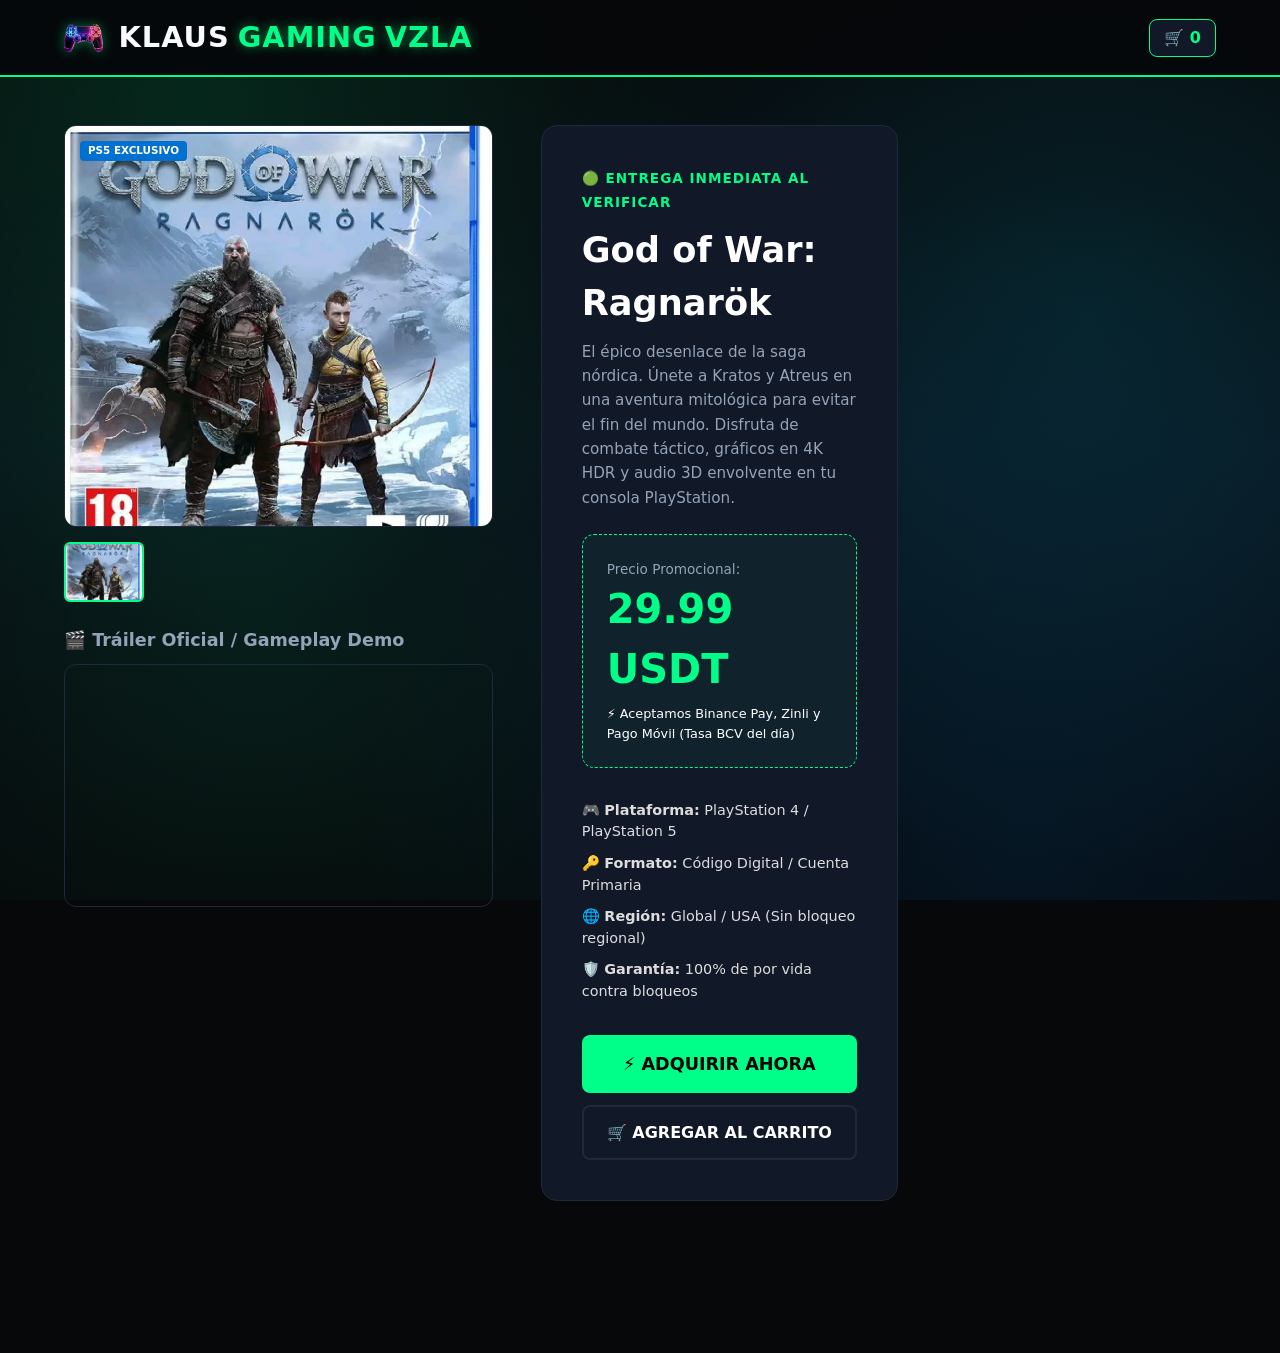
==== producto.html @ 1f2ee372 "Fix HTML encoding issues in producto.html" ====
<!DOCTYPE html>
<html lang="es">
<head>
    <meta charset="UTF-8">
    <meta name="viewport" content="width=device-width, initial-scale=1.0">
    <title>Detalle del Producto - Klaus Gaming Vzla</title>
    <link rel="stylesheet" href="css/style.css">
    <!-- Favicon del control LED con truco anti-caché -->
    <link rel="icon" href="imagenes/favicon2.png" type="image/png">
</head>
<body>

    <!-- CABECERA PARA PRODUCTO, CARRITO Y CHECKOUT -->
    <header class="header-top">
        <div class="nav-container" style="display: flex; align-items: center; justify-content: space-between; gap: 15px; flex-wrap: wrap;">
            
            <!-- LOGO (Al hacerle clic te devuelve al index) -->
            <a href="index.html" class="logo" style="display: flex; align-items: center; text-decoration: none;">
                <img src="imagenes/favicon2.png" alt="Mando Gamer Neón" class="mando-banner" style="height: 28px; margin-right: 8px;">
                KLAUS <span class="neon-text">GAMING</span> <span class="tag-vzla">VZLA</span>
            </a>
            
            <!-- CARRITO -->
            <div style="display: flex; gap: 10px; align-items: center;">
                <a href="carrito.html" class="search-btn" style="text-decoration: none; background: #111827; border: 1px solid var(--neon-green); color: #fff; padding: 6px 14px; border-radius: 8px;">
                    🛒 <span style="color: var(--neon-green); font-weight: 900;" class="cart-counter-badge">0</span>
                </a>
            </div>

        </div>
    </header>

    <!-- CONTENEDOR PRINCIPAL DEL PRODUCTO -->
    <main class="main-container" style="margin-top: 3rem; margin-bottom: 5rem;">
        
        <section class="product-detail-grid" style="display: grid; grid-template-columns: 1.2fr 1fr; gap: 3rem; align-items: start;">
            
            <!-- COLUMNA IZQUIERDA: GALERÍA Y VIDEO DEMO -->
            <div class="media-gallery">
                
                <div class="main-image-box" style="position: relative; border-radius: 12px; overflow: hidden; border: 1px solid var(--border-color); margin-bottom: 15px;">
                    <span id="det-plataforma" class="tag-platform" style="background: #0070d1; color: #fff; position: absolute; top: 15px; left: 15px; z-index: 2;">PS5 EXCLUSIVO</span>
                    <img id="visor-gallery" src="imagenes/playstation/Juegos/ragnarok.jpg" alt="God of War Ragnarök" style="width: 100%; height: 400px; object-fit: cover; display: block;">
                </div>

                <div class="thumbnails-grid" style="display: flex; gap: 10px; margin-bottom: 25px;" id="det-miniaturas">
                    <!-- El JS insertará las miniaturas aquí -->
                </div>

                <h3 style="margin-bottom: 10px; font-size: 1.1rem; color: var(--text-muted);">🎬 Tráiler Oficial / Gameplay Demo</h3>
                <div class="video-responsive" style="position: relative; padding-bottom: 56.25%; height: 0; overflow: hidden; border-radius: 12px; border: 1px solid var(--border-color);">
                    <iframe id="det-video" style="position: absolute; top: 0; left: 0; width: 100%; height: 100%;" src="https://www.youtube.com/embed/hfJ4Km46A-0" title="Tráiler de Gameplay" frameborder="0" allowfullscreen></iframe>
                </div>

            </div>

            <!-- COLUMNA DERECHA: DATOS, PRECIO Y BOTONES DE COMPRA -->
            <div class="product-info" style="background: #111827; padding: 2.5rem; border-radius: 16px; border: 1px solid var(--border-color);">
                
                <span style="color: var(--neon-green); font-weight: bold; font-size: 0.85rem; letter-spacing: 1px;">🟢 ENTREGA INMEDIATA AL VERIFICAR</span>
                <h1 id="det-titulo" style="font-size: 2.2rem; margin: 10px 0; color: #fff;">God of War: Ragnarök</h1>
                
                <p id="det-desc" style="color: var(--text-muted); font-size: 0.95rem; margin-bottom: 1.5rem; line-height: 1.6;">
                    Cargando información del juego...
                </p>

                <!-- Caja de Precio -->
                <div style="background: rgba(0, 255, 136, 0.05); border: 1px dashed var(--neon-green); padding: 1.5rem; border-radius: 12px; margin-bottom: 2rem;">
                    <div style="font-size: 0.85rem; color: var(--text-muted);">Precio Promocional:</div>
                    <div id="det-precio" style="font-size: 2.5rem; font-weight: 900; color: var(--neon-green);">29.99 USDT</div>
                    <div style="font-size: 0.8rem; color: #fff; margin-top: 5px;">⚡ Aceptamos Binance Pay, Zinli y Pago Móvil (Tasa BCV del día)</div>
                </div>

                <!-- Especificaciones -->
                <ul id="det-specs" style="list-style: none; padding: 0; margin-bottom: 2rem; display: flex; flex-direction: column; gap: 10px; font-size: 0.9rem; color: #ddd;">
                    <!-- El JS insertará las especificaciones aquí -->
                </ul>

                <!-- BOTONES DE ACCIÓN -->
                <div style="display: flex; flex-direction: column; gap: 12px;">
                    <button id="btn-adquirir" class="btn-buy" style="padding: 1.2rem; font-size: 1.1rem; font-weight: 900; background: var(--neon-green); color: #000; cursor: pointer; text-align: center; border: none; border-radius: 8px; transition: transform 0.2s;">
                        ⚡ ADQUIRIR AHORA
                    </button>

                    <button id="btn-agregar" class="btn-buy" style="padding: 1rem; font-size: 1rem; background: transparent; color: #fff; border: 2px solid var(--border-color); cursor: pointer; text-align: center; border-radius: 8px; transition: all 0.2s;">
                        🛒 Agregar al Carrito
                    </button>
                </div>

            </div>

        </section>

    </main>

    <!-- ARCHIVO DEL CARRITO (Para que el contador funcione) -->
    <script src="js/cart.js"></script>

    <!-- MOTOR DE PLANTILLA DINÁMICA -->
    <script>
        // 📚 BASE DE DATOS DEL CATÁLOGO
        const baseDeDatosJuegos = {
            "ragnarok": {
                titulo: "God of War: Ragnarök",
                plataforma: "PS5 EXCLUSIVO",
                precio: 29.99,
                imagen: "imagenes/playstation/juegos/ragnarok.jpg",
                trailer: "https://www.youtube.com/watch?v=ZLQQj-L-dV0",
                desc: "El épico desenlace de la saga nórdica. Únete a Kratos y Atreus en una aventura mitológica para evitar el fin del mundo. Disfruta de combate táctico, gráficos en 4K HDR y audio 3D envolvente en tu consola PlayStation.",
                specs: [
                    "🎮 <strong>Plataforma:</strong> PlayStation 4 / PlayStation 5",
                    "🔑 <strong>Formato:</strong> Código Digital / Cuenta Primaria",
                    "🌐 <strong>Región:</strong> Global / USA (Sin bloqueo regional)",
                    "🛡️ <strong>Garantía:</strong> 100% de por vida contra bloqueos"
                ]
            },
            "spiderman2": {
                titulo: "Marvel's Spider-Man 2",
                plataforma: "PS5 EXCLUSIVO",
                precio: 35.00,
                imagen: "imagenes/playstation/juegos/spiderman2.jpg",
                trailer: "https://www.youtube.com/embed/nq1M_Wc4FIc",
                desc: "Los Spider-Men Peter Parker y Miles Morales regresan para una nueva y emocionante aventura en la franquicia de Marvel's Spider-Man. Balancéate, salta y utiliza las nuevas Alitas de telaraña para viajar por toda la Nueva York de Marvel.",
                specs: [
                    "🎮 <strong>Plataforma:</strong> PlayStation 5 Exclusivo",
                    "🔑 <strong>Formato:</strong> Código Digital / Cuenta Primaria",
                    "🌐 <strong>Región:</strong> Global / USA (Multilenguaje)",
                    "🛡️ <strong>Garantía:</strong> Entrega instantánea por WhatsApp"
                ]
            },
            "tlou": {
                titulo: "The Last of Us Part I",
                plataforma: "PS4 & PS5",
                precio: 25.00,
                imagen: "imagenes/playstation/juegos/thelastofus.jpg",
                trailer: "https://youtu.be/fz5Y3V55InE",
                desc: "Disfruta de la emotiva historia y los inolvidables personajes de Joel y Ellie en The Last of Us, ganador de más de 200 premios al Juego del Año y reconstruido completamente desde cero para la consola PlayStation 5 con gráficos realistas.",
                specs: [
                    "🎮 <strong>Plataforma:</strong> PlayStation 4 / PlayStation 5 Remake",
                    "🔑 <strong>Formato:</strong> Código Digital / Cuenta Primaria",
                    "🌐 <strong>Región:</strong> Global / USA (Español Latino incluido)",
                    "🛡️ <strong>Garantía:</strong> Soporte técnico y canje 24/7"
                ]
            }
        };

        // ⚙️ LÓGICA DE TRANSFORMACIÓN AL ABRIR
        window.addEventListener('DOMContentLoaded', function() {
            const params = new URLSearchParams(window.location.search);
            const idJuego = params.get('id') || 'ragnarok';
            const juego = baseDeDatosJuegos[idJuego];

            if (!juego) {
                alert("⚠️ El producto no fue encontrado. Regresando a la portada...");
                window.location.href = "index.html";
                return;
            }

            // Inyección de datos en la pantalla
            document.title = `${juego.titulo} - Klaus Gaming Vzla`;
            document.getElementById('det-plataforma').innerText = juego.plataforma;
            document.getElementById('det-titulo').innerText = juego.titulo;
            document.getElementById('det-desc').innerText = juego.desc;
            document.getElementById('det-precio').innerText = `${juego.precio.toFixed(2)} USDT`;
            document.getElementById('visor-gallery').src = juego.imagen;
            document.getElementById('det-video').src = juego.trailer;

            document.getElementById('det-specs').innerHTML = juego.specs.map(item => `<li>${item}</li>`).join('');

            document.getElementById('det-miniaturas').innerHTML = `
                <img src="${juego.imagen}" class="thumb active" onclick="cambiarImagen(this.src)" style="width: 80px; height: 60px; object-fit: cover; border-radius: 6px; cursor: pointer; border: 2px solid var(--neon-green);">
            `;

            // Configurar botones
            document.getElementById('btn-adquirir').onclick = function() {
                window.location.href = `checkout.html?juego=${encodeURIComponent(juego.titulo)}&precio=${juego.precio}&img=${encodeURIComponent(juego.imagen)}`;
            };

            document.getElementById('btn-agregar').onclick = function() {
                agregarAlCarrito(juego.titulo, juego.precio, juego.imagen);
            };
        });

        function cambiarImagen(ruta) {
            document.getElementById('visor-gallery').src = ruta;
            let thumbs = document.querySelectorAll('.thumb');
            thumbs.forEach(t => { t.style.borderColor = 'transparent'; t.style.opacity = '0.6'; });
            event.target.style.borderColor = 'var(--neon-green)';
            event.target.style.opacity = '1';
        }
    </script>
</body>
</html>
---- css/style.css ----
/* ====================================================
           1. VARIABLES DE COLOR (Dark Mode Matrix / Neón)
           ==================================================== */
        :root {
            --bg-main: #06080a;
            --bg-card: #10141d;
            --bg-hover: #181f2e;
            --neon-green: #00ff88;
            --neon-cyan: #00e5ff;
            --ps-blue: #0070cc;
            --steam-purple: #a855f7;
            --nin-red: #ef4444;
            --card-gold: #f59e0b;
            --text-main: #f8fafc;
            --text-muted: #94a3b8;
            --border-color: #1e293b;
            --discount-red: #ff0055;
        }

        * {
            box-sizing: border-box;
            margin: 0;
            padding: 0;
            font-family: 'Segoe UI', system-ui, -apple-system, sans-serif;
        }

        /* ====================================================
           FONDO AMBIENTAL DE DOS COLORES
           ==================================================== */
        body {
            background-color: var(--bg-main);
            color: var(--text-main);
            line-height: 1.5;
            scroll-behavior: smooth;
            background-image: 
                radial-gradient(circle at 15% 10%, rgba(0, 255, 136, 0.12) 0%, transparent 40%),
                radial-gradient(circle at 85% 35%, rgba(0, 229, 255, 0.10) 0%, transparent 45%),
                radial-gradient(circle at 20% 70%, rgba(0, 255, 136, 0.08) 0%, transparent 40%),
                radial-gradient(circle at 80% 95%, rgba(0, 112, 204, 0.12) 0%, transparent 50%),
                linear-gradient(180deg, #06080a 0%, #080f17 50%, #06080a 100%);
            background-size: 100% 100%;
            background-attachment: fixed;
        }

        a {
            color: inherit;
            text-decoration: none;
        }

        /* == CABECERA PRINCIPAL (<header>, <nav>)== */
        .header-top {
            background-color: rgba(6, 8, 10, 0.95);
            border-bottom: 2px solid var(--neon-green);
            position: sticky;
            top: 0;
            z-index: 1000;
            backdrop-filter: blur(12px);
            padding: 1rem 5%;
        }

        .nav-container {
            display: flex;
            justify-content: space-between;
            align-items: center;
            max-width: 1300px;
            margin: 0 auto;
            gap: 1.5rem;
            flex-wrap: wrap;
        }

        .logo {
            font-size: 1.8rem;
            font-weight: 900;
            letter-spacing: 1px;
            display: flex;
            align-items: center;
            gap: 8px;
        }
        
/* MANDO GAMER PEQUEÑO A LA IZQUIERDA         */

.logo .mando-banner {
    height: 28px !important; /* Altura pequeña y fija para que no se amotine */
    width: auto !important;  /* Mantiene la proporción sin deformarse */
    object-fit: contain;
    margin-right: 8px;       /* Espacio a la derecha para separarlo de la palabra KLAUS */
    margin-left: 0;
    filter: drop-shadow(0 0 6px rgba(0, 255, 136, 0.4));
    transition: transform 0.3s ease, filter 0.3s ease;
}

/* Efecto al pasar el mouse por encima del logo */
.logo:hover .mando-banner {
    transform: rotate(-12deg) scale(1.15); /* Se inclina con estilo hacia la izquierda */
    filter: drop-shadow(0 0 10px rgba(255, 0, 128, 0.8)); /* Brillo magenta neón */
}

        .logo span {
            color: var(--neon-green);
            text-shadow: 0 0 12px rgba(0, 255, 136, 0.5);
        }

        .search-form {
            flex: 1;
            max-width: 450px;
            display: flex;
        }

        .search-input {
            width: 100%;
            padding: 0.6rem 1.2rem;
            background-color: var(--bg-card);
            border: 1px solid var(--border-color);
            border-radius: 25px 0 0 25px;
            color: #fff;
            outline: none;
            transition: border-color 0.3s;
        }

        .search-input:focus {
            border-color: var(--neon-green);
        }

        .search-btn {
            background: var(--neon-green);
            color: #000;
            border: none;
            padding: 0.6rem 1.5rem;
            border-radius: 0 25px 25px 0;
            font-weight: 800;
            cursor: pointer;
            transition: background 0.3s;
        }

        .search-btn:hover {
            background: var(--neon-cyan);
        }

        nav ul {
            display: flex;
            list-style: none;
            gap: 1.5rem;
        }

        nav a {
            font-weight: 700;
            font-size: 0.9rem;
            text-transform: uppercase;
            transition: color 0.2s;
        }

        nav a:hover {
            color: var(--neon-green);
        }

        /* ====================================================
           3. PORTADA HERO
           ==================================================== */
        .hero-section {
            background: linear-gradient(rgba(6, 8, 10, 0.75), rgba(6, 8, 10, 0.85)), 
                        url('../imagenes/gtavi.png');
            background-size: cover;
            background-position: center;
            background-repeat: no-repeat;
            padding: 6rem 5% 5rem;
            border-bottom: 2px solid var(--neon-green);
            text-align: center;
            box-shadow: inset 0 0 50px rgba(0,0,0,0.8);
        }

        .badge {
            background: rgba(0, 255, 136, 0.15);
            color: var(--neon-green);
            border: 1px solid var(--neon-green);
            padding: 0.4rem 1rem;
            border-radius: 20px;
            font-size: 0.8rem;
            font-weight: 700;
            display: inline-block;
            margin-bottom: 1.2rem;
            text-transform: uppercase;
        }

        .hero-section h1 {
            font-size: 3.2rem;
            font-weight: 900;
            line-height: 1.1;
            margin-bottom: 1rem;
            text-transform: uppercase;
        }

        .hero-section h1 span {
            color: var(--neon-cyan);
            text-shadow: 0 0 15px rgba(0, 229, 255, 0.4);
        }

        .hero-section p {
            color: var(--text-muted);
            font-size: 1.1rem;
            max-width: 650px;
            margin: 0 auto 2rem;
        }

        /* ====================================================
           4. CATEGORÍAS CIRCULARES
           ==================================================== */
        .categories-section {
            max-width: 1200px;
            margin: 3rem auto;
            padding: 0 5%;
            text-align: center;
        }

        .categories-title {
            font-size: 1.5rem;
            font-weight: 800;
            margin-bottom: 1.5rem;
            text-transform: uppercase;
            letter-spacing: 2px;
            color: var(--text-muted);
        }

        .categories-grid {
            display: grid;
            grid-template-columns: repeat(auto-fit, minmax(140px, 1fr));
            gap: 1.5rem;
        }

        .cat-circle {
            background: var(--bg-card);
            border: 2px solid var(--border-color);
            border-radius: 50%;
            width: 130px;
            height: 130px;
            margin: 0 auto;
            display: flex;
            flex-direction: column;
            justify-content: center;
            align-items: center;
            cursor: pointer;
            transition: all 0.3s;
            padding: 10px;
        }

        .cat-circle:hover { transform: scale(1.08); }
        .cat-circle:nth-child(1):hover { border-color: var(--neon-green); box-shadow: 0 0 20px rgba(0, 255, 136, 0.3); }
        .cat-circle:nth-child(2):hover { border-color: var(--ps-blue); box-shadow: 0 0 20px rgba(0, 112, 204, 0.3); }
        .cat-circle:nth-child(3):hover { border-color: var(--steam-purple); box-shadow: 0 0 20px rgba(168, 85, 247, 0.3); }
        .cat-circle:nth-child(4):hover { border-color: var(--nin-red); box-shadow: 0 0 20px rgba(239, 68, 68, 0.3); }
        .cat-circle:nth-child(5):hover { border-color: var(--card-gold); box-shadow: 0 0 20px rgba(245, 158, 11, 0.3); }

        .cat-icon-img {
            width: 55px;
            height: 55px;
            object-fit: cover;
            border-radius: 50%;
            margin-bottom: 8px;
            border: 1px solid rgba(255,255,255,0.1);
        }

        .cat-name {
            font-size: 0.8rem;
            font-weight: 800;
            text-transform: uppercase;
        }

        /* ====================================================
           5. CONTENEDOR PRINCIPAL Y TARJETAS
           ==================================================== */
        .main-container {
            max-width: 1300px;
            margin: 2rem auto 4rem;
            padding: 0 5%;
            display: grid;
            grid-template-columns: 3fr 1fr;
            gap: 2.5rem;
            align-items: start;
        }

        section {
            margin-bottom: 4.5rem;
            scroll-margin-top: 100px;
        }

        .section-header {
            display: flex;
            justify-content: space-between;
            align-items: center;
            margin-bottom: 1.8rem;
            border-bottom: 2px solid var(--border-color);
            padding-bottom: 0.5rem;
        }

        .section-title {
            font-size: 1.6rem;
            font-weight: 800;
            border-left: 4px solid var(--neon-green);
            padding-left: 10px;
            text-transform: uppercase;
        }

        #dept-xbox .section-title { border-color: var(--neon-green); color: var(--neon-green); }
        #dept-playstation .section-title { border-color: var(--ps-blue); color: var(--ps-blue); }
        #dept-steam .section-title { border-color: var(--steam-purple); color: var(--steam-purple); }
        #dept-nintendo .section-title { border-color: var(--nin-red); color: var(--nin-red); }
        #dept-giftcards .section-title { border-color: var(--card-gold); color: var(--card-gold); }

        .products-grid {
            display: grid;
            grid-template-columns: repeat(auto-fill, minmax(230px, 1fr));
            gap: 1.5rem;
        }

        article.game-card {
            background-color: var(--bg-card);
            border: 1px solid var(--border-color);
            border-radius: 12px;
            overflow: hidden;
            display: flex;
            flex-direction: column;
            justify-content: space-between;
            transition: all 0.3s;
            position: relative;
        }

        article.game-card:hover {
            transform: translateY(-5px);
            border-color: var(--neon-cyan);
            box-shadow: 0 10px 25px rgba(0, 229, 255, 0.15);
        }

        .game-banner {
            height: 160px;
            background: linear-gradient(45deg, #16222f, #0c1017);
            display: flex;
            align-items: center;
            justify-content: center;
            font-weight: 900;
            color: rgba(255,255,255,0.15);
            font-size: 1.2rem;
            position: relative;
            border-bottom: 1px solid var(--border-color);
            text-align: center;
            padding: 10px;
        }

        .game-img-cover {
            width: 100%;
            height: 160px;
            object-fit: cover;
            border-bottom: 1px solid var(--border-color);
            display: block;
        }

        .tag-platform {
            position: absolute;
            top: 10px;
            left: 10px;
            background: var(--neon-green);
            color: #000;
            font-size: 0.65rem;
            font-weight: 900;
            padding: 2px 8px;
            border-radius: 4px;
            text-transform: uppercase;
            z-index: 2;
        }

        .card-body {
            padding: 1.2rem;
            display: flex;
            flex-direction: column;
            flex-grow: 1;
            justify-content: space-between;
        }

        .game-title {
            font-size: 1.05rem;
            font-weight: 800;
            margin-bottom: 0.4rem;
            color: #fff;
        }

        .game-info {
            font-size: 0.8rem;
            color: var(--text-muted);
            margin-bottom: 1rem;
        }

        /* == ESTILOS NUEVOS PARA PRECIOS EN USDT == */
        .price-box {
            background: rgba(0,0,0,0.4);
            padding: 0.6rem;
            border-radius: 8px;
            margin-bottom: 1rem;
            border: 1px dashed var(--border-color);
        }

        .price-usdt {
            font-size: 1.2rem;
            font-weight: 900;
            color: var(--neon-green);
            display: block;
        }

        .price-sub {
            font-size: 0.8rem;
            color: var(--text-muted);
            display: block;
        }

        .btn-buy {
            background: transparent;
            color: var(--neon-cyan);
            border: 1px solid var(--neon-cyan);
            width: 100%;
            padding: 0.6rem;
            border-radius: 6px;
            font-weight: 800;
            text-transform: uppercase;
            font-size: 0.8rem;
            cursor: pointer;
            transition: all 0.2s;
        }

        article.game-card:hover .btn-buy {
            background: var(--neon-cyan);
            color: #000;
            box-shadow: 0 0 15px rgba(0, 229, 255, 0.4);
        }

        /* ====================================================
           6. BARRA LATERAL UNIFICADA (<aside>)
           ==================================================== */
        .sidebar-wrapper {
            position: sticky;
            top: 90px;
            display: flex;
            flex-direction: column;
            gap: 1.5rem;
        }

        aside .widget {
            background: var(--bg-card);
            border: 1px solid var(--border-color);
            border-radius: 12px;
            padding: 1.5rem;
        }

        aside h3 {
            font-size: 1.1rem;
            margin-bottom: 1rem;
            border-bottom: 1px solid var(--border-color);
            padding-bottom: 0.5rem;
            text-transform: uppercase;
            color: #fff;
        }

        aside ul {
            list-style: none;
        }

        aside li {
            margin-bottom: 0.8rem;
        }

        aside li a {
            display: flex;
            justify-content: space-between;
            color: var(--text-muted);
            font-size: 0.85rem;
            padding: 0.6rem 0.8rem;
            background: rgba(0,0,0,0.3);
            border-radius: 6px;
            transition: all 0.2s;
        }

        aside li a:hover {
            color: var(--neon-green);
            padding-left: 1.2rem;
            background: rgba(0,255,136,0.1);
        }

        .promo-box {
            background: linear-gradient(135deg, #0d1e2b, #05131a);
            border: 1px solid var(--neon-cyan);
            text-align: center;
        }

        /* ====================================================
           7. BOLETÍN INFORMATIVO (<section>, <form>)
           ==================================================== */
        .newsletter {
            background: linear-gradient(90deg, #09131a 0%, #0d1a14 100%);
            border-top: 1px solid var(--border-color);
            border-bottom: 1px solid var(--border-color);
            padding: 3.5rem 5%;
            text-align: center;
        }

        .newsletter h2 {
            font-size: 1.8rem;
            margin-bottom: 0.5rem;
        }

        .newsletter p {
            color: var(--text-muted);
            margin-bottom: 1.5rem;
            font-size: 0.95rem;
        }

        .newsletter-form {
            display: flex;
            max-width: 450px;
            margin: 0 auto;
            gap: 10px;
        }

        /* ====================================================
           8. PIE DE PÁGINA PROFESIONAL (<footer>)
           ==================================================== */
        footer {
            background-color: #040507;
            padding: 4rem 5% 2rem;
            font-size: 0.85rem;
            color: var(--text-muted);
        }

        .footer-grid {
            max-width: 1300px;
            margin: 0 auto 3rem;
            display: grid;
            grid-template-columns: repeat(auto-fit, minmax(220px, 1fr));
            gap: 2.5rem;
        }

        .footer-grid h4 {
            color: #fff;
            margin-bottom: 1.2rem;
            font-size: 1rem;
            text-transform: uppercase;
            border-left: 3px solid var(--neon-green);
            padding-left: 8px;
        }

        .footer-grid ul {
            list-style: none;
        }

        .footer-grid li {
            margin-bottom: 0.6rem;
        }

        .footer-grid a:hover {
            color: var(--neon-cyan);
        }

        .payment-methods {
            display: flex;
            gap: 10px;
            margin-top: 1rem;
            flex-wrap: wrap;
        }

        .pay-badge {
            background: var(--bg-card);
            border: 1px solid var(--border-color);
            padding: 5px 10px;
            border-radius: 4px;
            font-size: 0.75rem;
            font-weight: bold;
            color: #fff;
        }

        .qr-box {
            background: var(--bg-card);
            border: 1px solid var(--border-color);
            padding: 1rem;
            border-radius: 8px;
            text-align: center;
            max-width: 160px;
        }

        .qr-dummy {
            width: 110px;
            height: 110px;
            background: #fff;
            margin: 0.5rem auto;
            display: flex;
            align-items: center;
            justify-content: center;
            color: #000;
            font-weight: bold;
            font-size: 0.75rem;
            border-radius: 4px;
        }

        .footer-bottom {
            max-width: 1300px;
            margin: 0 auto;
            padding-top: 2rem;
            border-top: 1px solid var(--border-color);
            display: flex;
            justify-content: space-between;
            flex-wrap: wrap;
            gap: 1rem;
        }

        /* ====================================================
           9. BOTÓN VOLVER ARRIBA Y CHATBOT FLOTANTES
           ==================================================== */
        .floating-widgets {
            position: fixed;
            bottom: 25px;
            right: 25px;
            z-index: 9999;
            display: flex;
            flex-direction: column;
            gap: 12px;
            align-items: flex-end;
        }

        .btn-scroll-top {
            background: var(--bg-card);
            color: #fff;
            border: 2px solid var(--neon-cyan);
            width: 45px;
            height: 45px;
            border-radius: 50%;
            display: flex;
            align-items: center;
            justify-content: center;
            font-size: 1.2rem;
            cursor: pointer;
            transition: all 0.2s;
            box-shadow: 0 5px 15px rgba(0,0,0,0.5);
        }

        .btn-scroll-top:hover {
            background: var(--neon-cyan);
            color: #000;
            transform: translateY(-3px);
        }

        .chat-window {
            background: var(--bg-card);
            border: 2px solid var(--neon-green);
            border-radius: 15px;
            width: 290px;
            padding: 1.2rem;
            box-shadow: 0 15px 35px rgba(0,0,0,0.8);
            display: none;
            opacity: 0;
            transform: translateY(15px);
            transition: all 0.3s;
        }

        .chat-window.active {
            display: block;
            opacity: 1;
            transform: translateY(0);
        }

        .btn-chatbot {
            background: var(--neon-green);
            color: #000;
            width: 58px;
            height: 58px;
            border-radius: 50%;
            border: none;
            font-size: 1.6rem;
            cursor: pointer;
            box-shadow: 0 0 20px rgba(0, 255, 136, 0.4);
            transition: transform 0.2s;
            display: flex;
            align-items: center;
            justify-content: center;
        }

        .btn-chatbot:hover {
            transform: scale(1.1);
        }

        @media (max-width: 850px) {
            .main-container { grid-template-columns: 1fr; }
            .nav-container { flex-direction: column; text-align: center; }
            .search-form { width: 100%; }
        }
    /* ========================================== */
/* CUADRÍCULA DE 3 COLUMNAS EXACTAS EN INICIO   */
/* ========================================== */
.products-grid {
    display: grid !important;
    grid-template-columns: repeat(3, 1fr) !important; /* <- ¡AQUÍ ESTÁ LA ORDEN! 3 columnas exactas */
    gap: 1.8rem !important; /* Espacio elegante entre cada tarjeta */
    width: 100% !important;
}

/* Permitimos que la tarjeta llene el ancho de su columna perfecta */
.game-card {
    width: 100% !important;
    max-width: 100% !important; 
    margin: 0 !important;
    display: flex !important;
    flex-direction: column !important;
    height: 100% !important; /* Para que todas las cajas midan el mismo alto */
}

/* Mantenemos la carátula idéntica (220px de alto con recorte inteligente) */
.game-card .game-img-cover {
    width: 100% !important;
    height: 220px !important;
    object-fit: cover !important;
    object-position: center top !important;
    display: block !important;
    border-radius: 12px 12px 0 0 !important;
}

/* 📱 RESPONSIVE DESIGN (Para que en celulares no se vean microscópicos) */
@media (max-width: 900px) {
    .products-grid {
        grid-template-columns: repeat(2, 1fr) !important; /* En tablets baja a 2 columnas */
    }
}
@media (max-width: 600px) {
    .products-grid {
        grid-template-columns: 1fr !important; /* En teléfonos baja a 1 columna */
    }
}
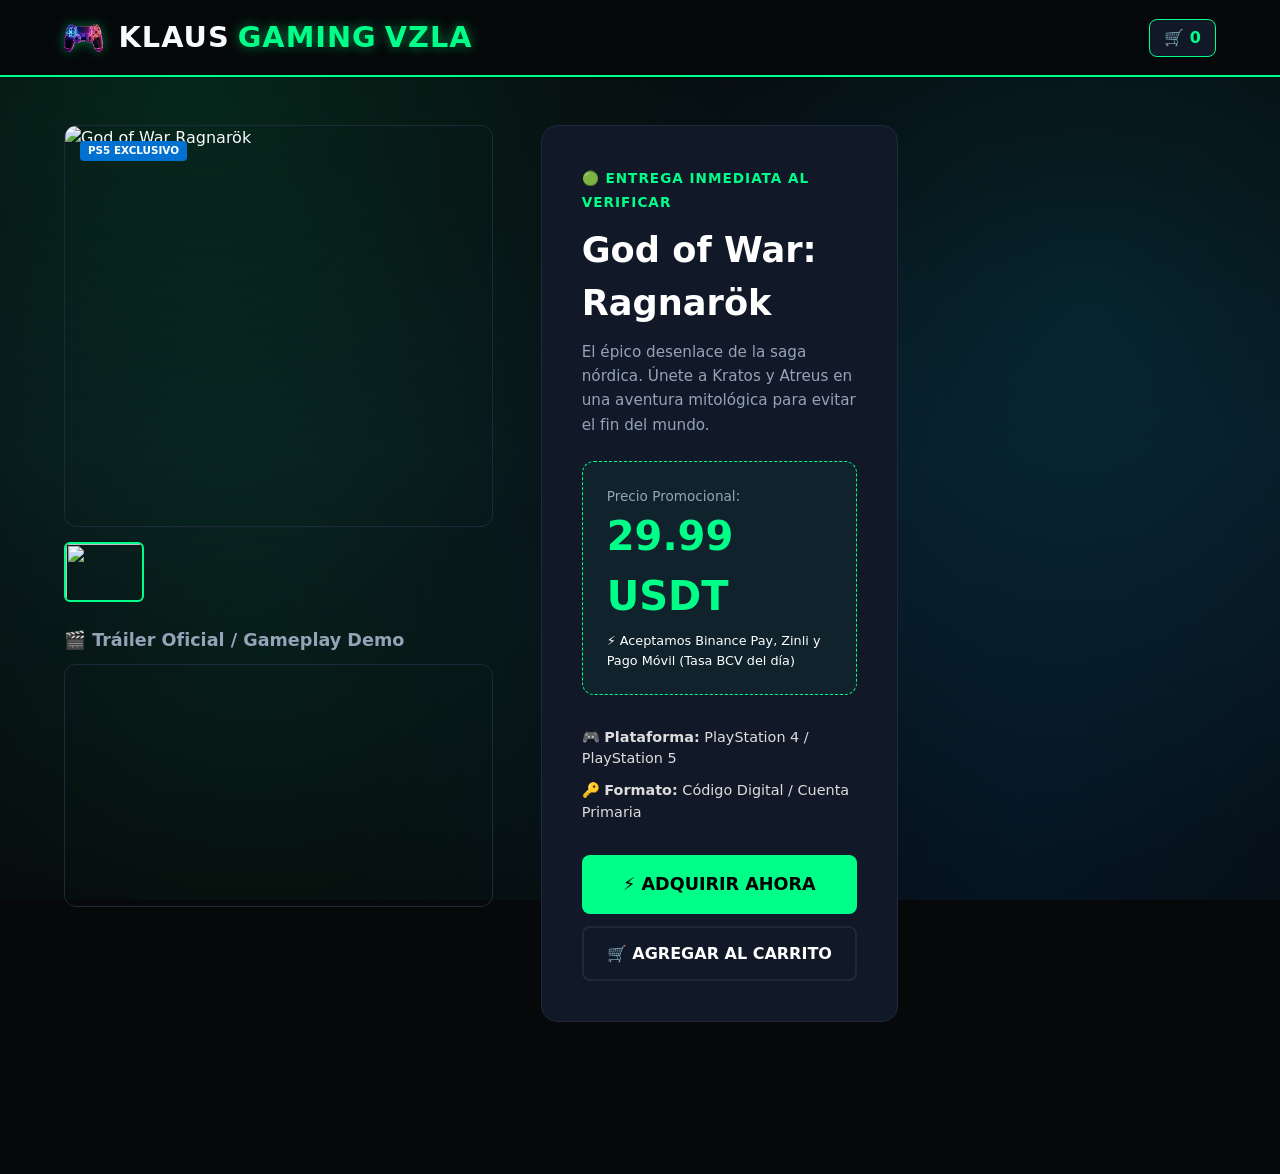
==== commit fe9417af: "Fix HTML formatting and restore product details" ====
--- a/producto.html
+++ b/producto.html
@@ -104,42 +104,39 @@
                 titulo: "God of War: Ragnarök",
                 plataforma: "PS5 EXCLUSIVO",
                 precio: 29.99,
-                imagen: "imagenes/playstation/juegos/ragnarok.jpg",
-                trailer: "https://www.youtube.com/watch?v=ZLQQj-L-dV0",
-                desc: "El épico desenlace de la saga nórdica. Únete a Kratos y Atreus en una aventura mitológica para evitar el fin del mundo. Disfruta de combate táctico, gráficos en 4K HDR y audio 3D envolvente en tu consola PlayStation.",
+                imagen: "imagenes/playstation/Juegos/ragnarok.jpg",
+                // Enlace de prueba libre de restricciones para God of War
+                trailer: "https://www.youtube.com/embed/gHzUbdqU4s8",
+                desc: "El épico desenlace de la saga nórdica. Únete a Kratos y Atreus en una aventura mitológica para evitar el fin del mundo.",
                 specs: [
                     "🎮 <strong>Plataforma:</strong> PlayStation 4 / PlayStation 5",
-                    "🔑 <strong>Formato:</strong> Código Digital / Cuenta Primaria",
-                    "🌐 <strong>Región:</strong> Global / USA (Sin bloqueo regional)",
-                    "🛡️ <strong>Garantía:</strong> 100% de por vida contra bloqueos"
+                    "🔑 <strong>Formato:</strong> Código Digital / Cuenta Primaria"
                 ]
             },
             "spiderman2": {
                 titulo: "Marvel's Spider-Man 2",
                 plataforma: "PS5 EXCLUSIVO",
                 precio: 35.00,
-                imagen: "imagenes/playstation/juegos/spiderman2.jpg",
-                trailer: "https://www.youtube.com/embed/nq1M_Wc4FIc",
-                desc: "Los Spider-Men Peter Parker y Miles Morales regresan para una nueva y emocionante aventura en la franquicia de Marvel's Spider-Man. Balancéate, salta y utiliza las nuevas Alitas de telaraña para viajar por toda la Nueva York de Marvel.",
+                imagen: "imagenes/playstation/Juegos/spiderman2.jpg",
+                // Enlace libre para Spider-Man 2
+                trailer: "https://www.youtube.com/embed/9fVYcuyuvks",
+                desc: "Los Spider-Men Peter Parker y Miles Morales regresan para una nueva y emocionante aventura.",
                 specs: [
                     "🎮 <strong>Plataforma:</strong> PlayStation 5 Exclusivo",
-                    "🔑 <strong>Formato:</strong> Código Digital / Cuenta Primaria",
-                    "🌐 <strong>Región:</strong> Global / USA (Multilenguaje)",
-                    "🛡️ <strong>Garantía:</strong> Entrega instantánea por WhatsApp"
+                    "🔑 <strong>Formato:</strong> Código Digital / Cuenta Primaria"
                 ]
             },
             "tlou": {
                 titulo: "The Last of Us Part I",
                 plataforma: "PS4 & PS5",
                 precio: 25.00,
-                imagen: "imagenes/playstation/juegos/thelastofus.jpg",
-                trailer: "https://youtu.be/fz5Y3V55InE",
-                desc: "Disfruta de la emotiva historia y los inolvidables personajes de Joel y Ellie en The Last of Us, ganador de más de 200 premios al Juego del Año y reconstruido completamente desde cero para la consola PlayStation 5 con gráficos realistas.",
+                imagen: "imagenes/playstation/Juegos/thelastofus.jpg",
+                // Enlace libre para The Last of Us
+                trailer: "https://www.youtube.com/embed/Wx2juxwjUTg",
+                desc: "Disfruta de la emotiva historia y los inolvidables personajes de Joel y Ellie.",
                 specs: [
                     "🎮 <strong>Plataforma:</strong> PlayStation 4 / PlayStation 5 Remake",
-                    "🔑 <strong>Formato:</strong> Código Digital / Cuenta Primaria",
-                    "🌐 <strong>Región:</strong> Global / USA (Español Latino incluido)",
-                    "🛡️ <strong>Garantía:</strong> Soporte técnico y canje 24/7"
+                    "🔑 <strong>Formato:</strong> Código Digital / Cuenta Primaria"
                 ]
             }
         };
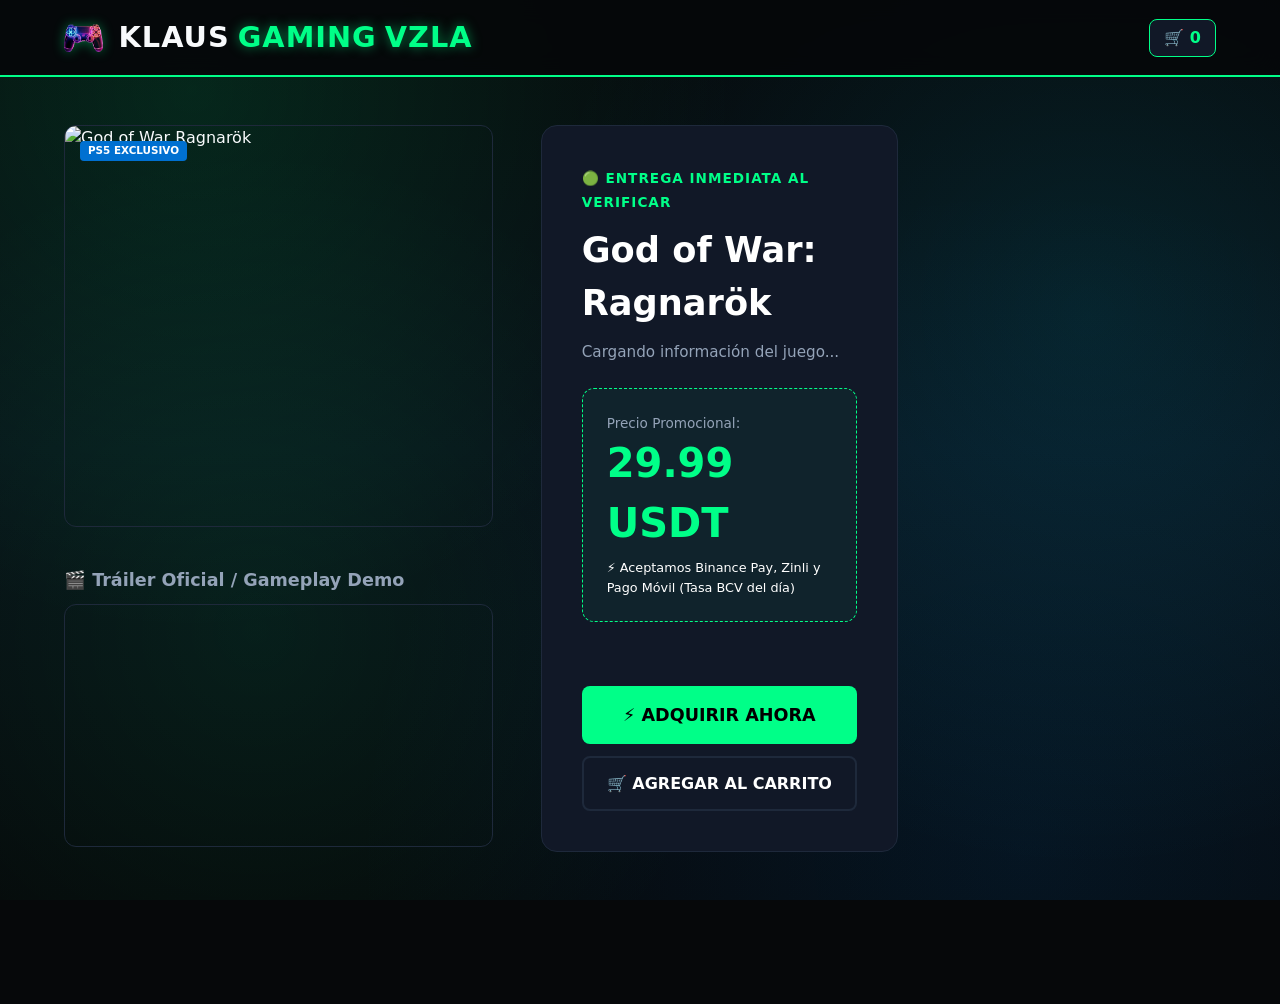
==== commit 3fcfdb77: "Fix HTML encoding issues in producto.html" ====
--- a/producto.html
+++ b/producto.html
@@ -104,7 +104,7 @@
                 titulo: "God of War: Ragnarök",
                 plataforma: "PS5 EXCLUSIVO",
                 precio: 29.99,
-                imagen: "imagenes/playstation/Juegos/ragnarok.jpg",
+                imagen: "imagenes/playstation/juegos/ragnarok.jpg",
                 // Enlace de prueba libre de restricciones para God of War
                 trailer: "https://www.youtube.com/embed/gHzUbdqU4s8",
                 desc: "El épico desenlace de la saga nórdica. Únete a Kratos y Atreus en una aventura mitológica para evitar el fin del mundo.",
@@ -117,7 +117,7 @@
                 titulo: "Marvel's Spider-Man 2",
                 plataforma: "PS5 EXCLUSIVO",
                 precio: 35.00,
-                imagen: "imagenes/playstation/Juegos/spiderman2.jpg",
+                imagen: "imagenes/playstation/juegos/spiderman2.jpg",
                 // Enlace libre para Spider-Man 2
                 trailer: "https://www.youtube.com/embed/9fVYcuyuvks",
                 desc: "Los Spider-Men Peter Parker y Miles Morales regresan para una nueva y emocionante aventura.",
@@ -126,6 +126,20 @@
                     "🔑 <strong>Formato:</strong> Código Digital / Cuenta Primaria"
                 ]
             },
+            "tlou": {
+                titulo: "The Last of Us Part I",
+                plataforma: "PS4 & PS5",
+                precio: 25.00,
+                imagen: "imagenes/playstation/juegos/thelastofus.jpg",
+                // Enlace libre para The Last of Us
+                trailer: "https://www.youtube.com/embed/Wx2juxwjUTg",
+                desc: "Disfruta de la emotiva historia y los inolvidables personajes de Joel y Ellie.",
+                specs: [
+                    "🎮 <strong>Plataforma:</strong> PlayStation 4 / PlayStation 5 Remake",
+                    "🔑 <strong>Formato:</strong> Código Digital / Cuenta Primaria"
+                ]
+            }
+        };
             "tlou": {
                 titulo: "The Last of Us Part I",
                 plataforma: "PS4 & PS5",
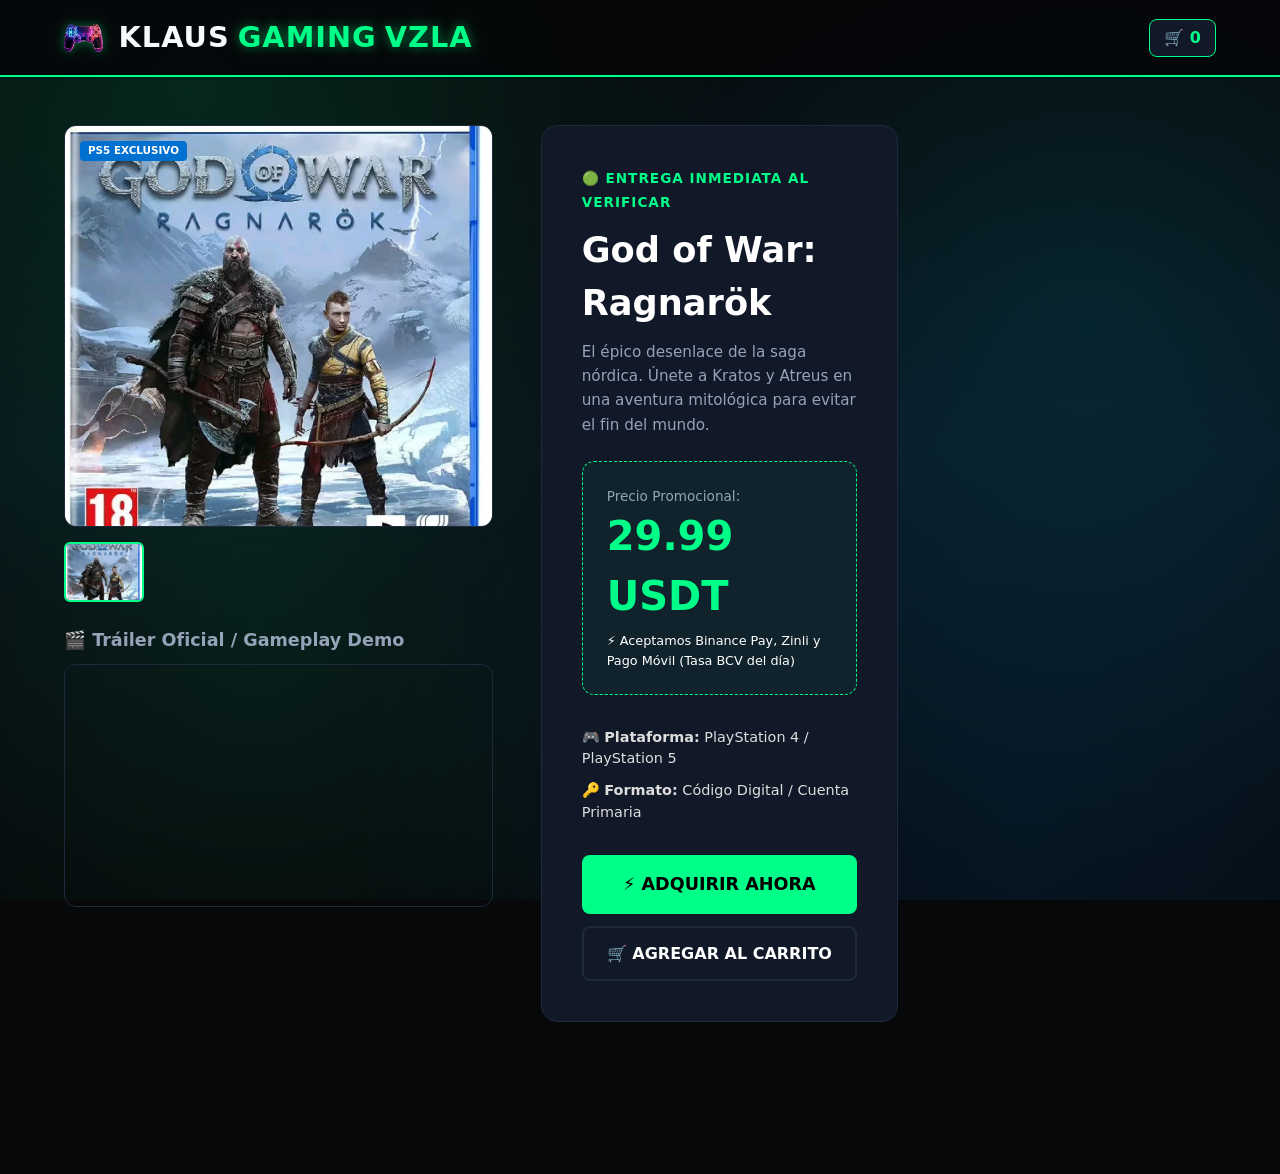
==== commit 16486f09: "Fix HTML formatting and clean up code new" ====
--- a/producto.html
+++ b/producto.html
@@ -140,21 +140,6 @@
                 ]
             }
         };
-            "tlou": {
-                titulo: "The Last of Us Part I",
-                plataforma: "PS4 & PS5",
-                precio: 25.00,
-                imagen: "imagenes/playstation/Juegos/thelastofus.jpg",
-                // Enlace libre para The Last of Us
-                trailer: "https://www.youtube.com/embed/Wx2juxwjUTg",
-                desc: "Disfruta de la emotiva historia y los inolvidables personajes de Joel y Ellie.",
-                specs: [
-                    "🎮 <strong>Plataforma:</strong> PlayStation 4 / PlayStation 5 Remake",
-                    "🔑 <strong>Formato:</strong> Código Digital / Cuenta Primaria"
-                ]
-            }
-        };
-
         // ⚙️ LÓGICA DE TRANSFORMACIÓN AL ABRIR
         window.addEventListener('DOMContentLoaded', function() {
             const params = new URLSearchParams(window.location.search);
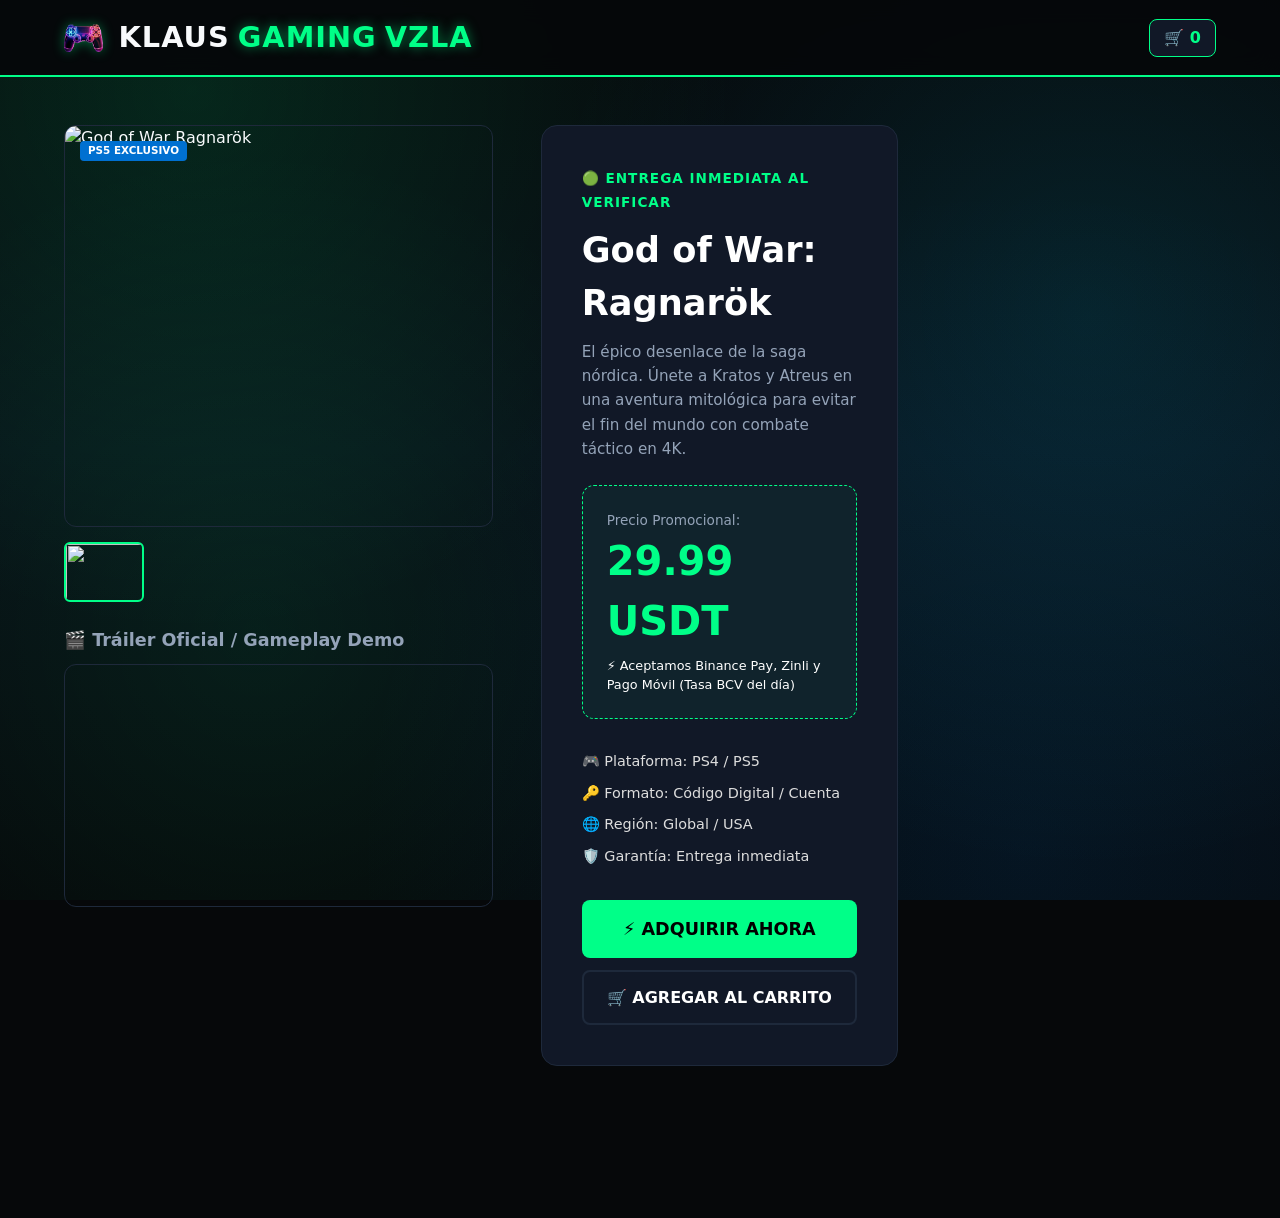
==== commit d3fe5a7e: "Refactor producto.html for improved structure departamentos listos" ====
--- a/producto.html
+++ b/producto.html
@@ -98,48 +98,201 @@
 
     <!-- MOTOR DE PLANTILLA DINÁMICA -->
     <script>
-        // 📚 BASE DE DATOS DEL CATÁLOGO
+        // =========================================================================
+        // 📚 BASE DE DATOS DEL CATÁLOGO (Todos los Departamentos)
+        // =========================================================================
         const baseDeDatosJuegos = {
+            /* --- PLAYSTATION --- */
             "ragnarok": {
                 titulo: "God of War: Ragnarök",
                 plataforma: "PS5 EXCLUSIVO",
                 precio: 29.99,
-                imagen: "imagenes/playstation/juegos/ragnarok.jpg",
-                // Enlace de prueba libre de restricciones para God of War
+                imagen: "imagenes/playstation/Juegos/ragnarok.jpg",
                 trailer: "https://www.youtube.com/embed/gHzUbdqU4s8",
-                desc: "El épico desenlace de la saga nórdica. Únete a Kratos y Atreus en una aventura mitológica para evitar el fin del mundo.",
-                specs: [
-                    "🎮 <strong>Plataforma:</strong> PlayStation 4 / PlayStation 5",
-                    "🔑 <strong>Formato:</strong> Código Digital / Cuenta Primaria"
-                ]
+                desc: "El épico desenlace de la saga nórdica. Únete a Kratos y Atreus en una aventura mitológica para evitar el fin del mundo con combate táctico en 4K.",
+                specs: ["🎮 Plataforma: PS4 / PS5", "🔑 Formato: Código Digital / Cuenta", "🌐 Región: Global / USA", "🛡️ Garantía: Entrega inmediata"]
             },
             "spiderman2": {
                 titulo: "Marvel's Spider-Man 2",
                 plataforma: "PS5 EXCLUSIVO",
                 precio: 35.00,
-                imagen: "imagenes/playstation/juegos/spiderman2.jpg",
-                // Enlace libre para Spider-Man 2
+                imagen: "imagenes/playstation/Juegos/spiderman2.jpg",
                 trailer: "https://www.youtube.com/embed/9fVYcuyuvks",
-                desc: "Los Spider-Men Peter Parker y Miles Morales regresan para una nueva y emocionante aventura.",
-                specs: [
-                    "🎮 <strong>Plataforma:</strong> PlayStation 5 Exclusivo",
-                    "🔑 <strong>Formato:</strong> Código Digital / Cuenta Primaria"
-                ]
+                desc: "Los Spider-Men Peter Parker y Miles Morales regresan para una nueva y emocionante aventura balanceándose por toda la Nueva York de Marvel.",
+                specs: ["🎮 Plataforma: PS5 Exclusivo", "🔑 Formato: Código Digital / Cuenta", "🌐 Región: Global / USA", "🛡️ Garantía: Entrega inmediata"]
             },
             "tlou": {
                 titulo: "The Last of Us Part I",
                 plataforma: "PS4 & PS5",
                 precio: 25.00,
-                imagen: "imagenes/playstation/juegos/thelastofus.jpg",
-                // Enlace libre para The Last of Us
+                imagen: "imagenes/playstation/Juegos/thelastofus.jpg",
                 trailer: "https://www.youtube.com/embed/Wx2juxwjUTg",
-                desc: "Disfruta de la emotiva historia y los inolvidables personajes de Joel y Ellie.",
-                specs: [
-                    "🎮 <strong>Plataforma:</strong> PlayStation 4 / PlayStation 5 Remake",
-                    "🔑 <strong>Formato:</strong> Código Digital / Cuenta Primaria"
-                ]
+                desc: "Disfruta de la emotiva historia y los inolvidables personajes de Joel y Ellie en este remake reconstruido completamente desde cero para la consola PlayStation 5.",
+                specs: ["🎮 Plataforma: PS4 / PS5 Remake", "🔑 Formato: Código Digital / Cuenta", "🌐 Región: Global / USA", "🛡️ Garantía: Entrega inmediata"]
+            },
+
+            /* --- XBOX & GAME PASS --- */
+            "gp-ultimate": {
+                titulo: "Xbox Game Pass Ultimate - 3 Meses",
+                plataforma: "XBOX / PC / NUBE",
+                precio: 35.00,
+                imagen: "imagenes/xbox/gamepass-ultimate.jpg",
+                trailer: "https://www.youtube.com/embed/g-0b7r34y9g",
+                desc: "La suscripción definitiva para gamers. Incluye multijugador online en consola, catálogo de cientos de juegos en Xbox y PC, EA Play y juego en la nube.",
+                specs: ["🎮 Plataforma: Xbox Series X|S, Xbox One y PC", "🔑 Formato: Código de 25 dígitos", "🌐 Región: Global / USA / LATAM", "⚡ Canje: Directo en tu cuenta personal"]
+            },
+            "gp-essentials": {
+                titulo: "Xbox Game Pass Essentials - 1 Mes",
+                plataforma: "XBOX CONSOLA",
+                precio: 12.00,
+                imagen: "imagenes/xbox/gamepass-essentials.jpg",
+                trailer: "https://www.youtube.com/embed/0tUqIHwHDEc",
+                desc: "Acceso al catálogo base con cientos de juegos de alta calidad para descargar y jugar directamente en tu consola Xbox.",
+                specs: ["🎮 Plataforma: Xbox Series X|S y Xbox One", "🔑 Formato: Código Digital Oficial", "🌐 Región: Global", "⚡ Canje: Inmediato por WhatsApp"]
+            },
+            "gp-core": {
+                titulo: "Xbox Game Pass Core - 12 Meses",
+                plataforma: "XBOX CONSOLA",
+                precio: 55.00,
+                imagen: "imagenes/xbox/gamepass-core.jpg",
+                trailer: "https://www.youtube.com/embed/s1A0mX5w-l0",
+                desc: "La evolución de Xbox Live Gold. Disfruta de 1 año completo de multijugador online en consola y un catálogo selecto de más de 25 juegos increíbles.",
+                specs: ["🎮 Plataforma: Xbox Series X|S y Xbox One", "🔑 Formato: Código Anual 25 dígitos", "🌐 Región: Global / Sin bloqueo", "⚡ Canje: Oficial en Microsoft Store"]
+            },
+            "fc26-xbox": {
+                titulo: "EA Sports FC 26 - Xbox Series X|S",
+                plataforma: "SERIES X|S",
+                precio: 59.99,
+                imagen: "imagenes/xbox/Juegos/fc26-xbox.jpg",
+                trailer: "https://www.youtube.com/embed/XhP3Xh4LMA8",
+                desc: "Siente el realismo del fútbol mundial con tecnología HyperMotionV, optimizado para aprovechar al máximo los 120 FPS y el Quick Resume de tu Xbox Series.",
+                specs: ["🎮 Plataforma: Xbox Series X|S", "🔑 Formato: Código de Juego Completo", "🌐 Región: Global", "⚡ Entrega: Inmediata tras verificar pago"]
+            },
+            "halo-infinite": {
+                titulo: "Halo Infinite - Campaña Completa",
+                plataforma: "XBOX / PC",
+                precio: 29.99,
+                imagen: "imagenes/xbox/Juegos/halo-infinite.jpg",
+                trailer: "https://www.youtube.com/embed/PyMlV5_HRWk",
+                desc: "Cuando toda esperanza se pierde y el destino de la humanidad pende de un hilo, el Jefe Maestro está listo para enfrentarse al enemigo más despiadado.",
+                specs: ["🎮 Plataforma: Xbox One, Series X|S y PC", "🔑 Formato: Xbox Play Anywhere Key", "🌐 Región: Global", "⚡ Garantía: 100% de por vida"]
+            },
+
+            /* --- STEAM / PC --- */
+            "steam-20": {
+                titulo: "Steam Wallet Card - $20 USD",
+                plataforma: "STEAM WALLET",
+                precio: 20.00,
+                imagen: "imagenes/steam/steamwallet.jpg",
+                trailer: "https://www.youtube.com/embed/4qbm0g6aQeg",
+                desc: "Añade fondos al instante a tu monedero de Steam. Ideal para comprar juegos en rebajas, DLCs o ítems dentro del mercado de la comunidad.",
+                specs: ["🎮 Plataforma: PC (Steam Client)", "🔑 Formato: Código de Activación de Saldo", "🌐 Región: Global / Cuentas en USD", "⚡ Entrega: En 5 minutos por WhatsApp"]
+            },
+            "cyberpunk": {
+                titulo: "Cyberpunk 2077: Phantom Liberty",
+                plataforma: "OFERTA PC",
+                precio: 28.00,
+                imagen: "imagenes/steam/cyberpunk2077.jpg",
+                trailer: "https://www.youtube.com/embed/P99qJGrPNLs",
+                desc: "Una expansión de suspense y espionaje para el RPG de acción y mundo abierto Cyberpunk 2077. Adéntrate en el traicionero distrito de Dogtown.",
+                specs: ["🎮 Plataforma: PC (Steam Key)", "🔑 Formato: Key Oficial de Juego", "🌐 Región: Global / Multilenguaje", "⚡ Entrega: Instantánea"]
+            },
+            "bo6-pc": {
+                titulo: "Call of Duty: Black Ops 6 - PC",
+                plataforma: "STEAM KEY",
+                precio: 69.99,
+                imagen: "imagenes/steam/callofduty6.jpg",
+                trailer: "https://www.youtube.com/embed/1aB-11p_oqE",
+                desc: "La nueva era de Black Ops con una campaña cinematográfica, el frenético multijugador clásico y el épico regreso por rondas de los Zombies.",
+                specs: ["🎮 Plataforma: PC (Steam / Battle.net)", "🔑 Formato: Digital Key", "🌐 Región: Global", "⚡ Garantía: Oficial Activision"]
+            },
+            "elden-ring": {
+                titulo: "Elden Ring + Shadow of the Erdtree",
+                plataforma: "GOTY PC",
+                precio: 55.00,
+                imagen: "imagenes/steam/eldenring.jpg",
+                trailer: "https://www.youtube.com/embed/AKX3KuTCVSI",
+                desc: "La experiencia completa del Juego del Año. Explora las inmensas Tierras Intermedias y adéntrate en el Reino de las Sombras en su monumental expansión.",
+                specs: ["🎮 Plataforma: PC (Steam)", "🔑 Formato: Steam Key Global", "🌐 Región: Global", "⚡ Entrega: Inmediata por WhatsApp"]
+            },
+
+            /* --- NINTENDO SWITCH --- */
+            "zelda-totk": {
+                titulo: "The Legend of Zelda: Tears of the Kingdom",
+                plataforma: "NINTENDO SWITCH",
+                precio: 59.99,
+                imagen: "imagenes/nintendo/juegos/zelda.jpg",
+                trailer: "https://www.youtube.com/embed/uHGShqcAHlQ",
+                desc: "Una aventura épica que se extiende a través de la tierra y los cielos expansivos de Hyrule. Crea tus propias armas y vehículos para salvar el reino.",
+                specs: ["🎮 Plataforma: Nintendo Switch", "🔑 Formato: Código Digital eShop", "🌐 Región: USA / Global", "⚡ Canje: Directo en Nintendo eShop"]
+            },
+            "mariokart8": {
+                titulo: "Mario Kart 8 Deluxe + Booster Course",
+                plataforma: "NINTENDO SWITCH",
+                precio: 49.99,
+                imagen: "imagenes/nintendo/juegos/mariokart0.jpg",
+                trailer: "https://www.youtube.com/embed/tKlRN2YpxRE",
+                desc: "El juego de carreras definitivo para jugar con amigos y familia. Incluye el pase de pistas extra con 48 recorridos remasterizados de toda la saga.",
+                specs: ["🎮 Plataforma: Nintendo Switch", "🔑 Formato: Código eShop Oficial", "🌐 Región: Global / Multilenguaje", "⚡ Entrega: Instantánea"]
+            },
+            "smash-bros": {
+                titulo: "Super Smash Bros. Ultimate",
+                plataforma: "NINTENDO SWITCH",
+                precio: 54.99,
+                imagen: "imagenes/nintendo/juegos/supermariosmash.jpg",
+                trailer: "https://www.youtube.com/embed/B3Y-JIfGtrY",
+                desc: "El mayor crossover de lucha de la historia de los videojuegos. Lucha con Mario, Sonic, Cloud, Steve de Minecraft y docenas de leyendas más.",
+                specs: ["🎮 Plataforma: Nintendo Switch", "🔑 Formato: Código eShop Digital", "🌐 Región: Global", "⚡ Garantía: 100% Sin riesgo de ban"]
+            },
+            "eshop-25": {
+                titulo: "Nintendo eShop Card - $25 USD",
+                plataforma: "SALDO ESHOP",
+                precio: 25.00,
+                imagen: "imagenes/nintendo/juegos/giftcard.jpg",
+                trailer: "https://www.youtube.com/embed/5kcdRBHM7kM",
+                desc: "Recarga saldo oficial en tu cuenta Nintendo. Compra juegos digitales, pases de expansión, membresías de Nintendo Switch Online y juegos indies.",
+                specs: ["🎮 Plataforma: Nintendo eShop", "🔑 Formato: Tarjeta de Saldo Digital", "🌐 Región: Cuentas de Estados Unidos (USA)", "⚡ Canje: Rápido y seguro"]
+            },
+
+            /* --- GIFT CARDS --- */
+            "gc-xbox-50": {
+                titulo: "Xbox Gift Card - $50 USD",
+                plataforma: "XBOX CARD",
+                precio: 50.00,
+                imagen: "imagenes/giftcards/tarjetas/giftcardxbox.jpg",
+                trailer: "https://www.youtube.com/embed/s1A0mX5w-l0",
+                desc: "Saldo digital canjeable en la Microsoft Store para comprar juegos completos, complementos, suscripciones Game Pass o películas en tu consola Xbox y PC.",
+                specs: ["🎮 Plataforma: Microsoft / Xbox Store", "🔑 Formato: Tarjeta Prepagada Digital", "🌐 Región: USA (Estados Unidos)", "⚡ Entrega: 5 Minutos tras verificar"]
+            },
+            "gc-psn-25": {
+                titulo: "PlayStation Network Card - $25 USD",
+                plataforma: "PSN CARD",
+                precio: 25.00,
+                imagen: "imagenes/giftcards/tarjetas/gitcardplaystation.jpg",
+                trailer: "https://www.youtube.com/embed/gHzUbdqU4s8",
+                desc: "Añade fondos fácilmente a tu monedero de PlayStation Network sin necesidad de tarjeta de crédito. Compra juegos, DLCs y saldo para Fortnite o COD.",
+                specs: ["🎮 Plataforma: PlayStation Store (PS4 / PS5)", "🔑 Formato: Código de Tarjeta PSN", "🌐 Región: Cuentas USA", "⚡ Garantía: Código 100% genuino"]
+            },
+            "gc-roblox": {
+                titulo: "Roblox Digital Gift Card - 2500 Robux",
+                plataforma: "ROBLOX",
+                precio: 25.00,
+                imagen: "imagenes/giftcards/tarjetas/robloxgitcard.jpg",
+                trailer: "https://www.youtube.com/embed/eAqnytB_HAR",
+                desc: "La moneda virtual oficial de Roblox. Úsala para comprar ítems exclusivos en el catálogo, mejorar tu avatar o adquirir pases y habilidades dentro de tus juegos favoritos.",
+                specs: ["🎮 Plataforma: Roblox (PC, Móvil y Consolas)", "🔑 Formato: Código PIN Oficial", "🌐 Región: Global / Todas las cuentas", "⚡ Entrega: Inmediata"]
+            },
+            "gc-apple-15": {
+                titulo: "Apple App Store / iTunes - $15 USD",
+                plataforma: "APPLE / GOOGLE",
+                precio: 15.00,
+                imagen: "imagenes/giftcards/tarjetas/applegiftcard.jpg",
+                trailer: "https://www.youtube.com/embed/Fqq-m8mU--c",
+                desc: "La tarjeta todo en uno para el ecosistema Apple. Recarga saldo para pagar tu suscripción de iCloud+, Apple Music, juegos en Apple Arcade o compras dentro de apps.",
+                specs: ["🎮 Plataforma: App Store, iTunes y Mac", "🔑 Formato: Código Digital Oficial", "🌐 Región: Cuentas de Apple USA", "⚡ Canje: Directo desde tu iPhone / iPad"]
             }
         };
+
         // ⚙️ LÓGICA DE TRANSFORMACIÓN AL ABRIR
         window.addEventListener('DOMContentLoaded', function() {
             const params = new URLSearchParams(window.location.search);
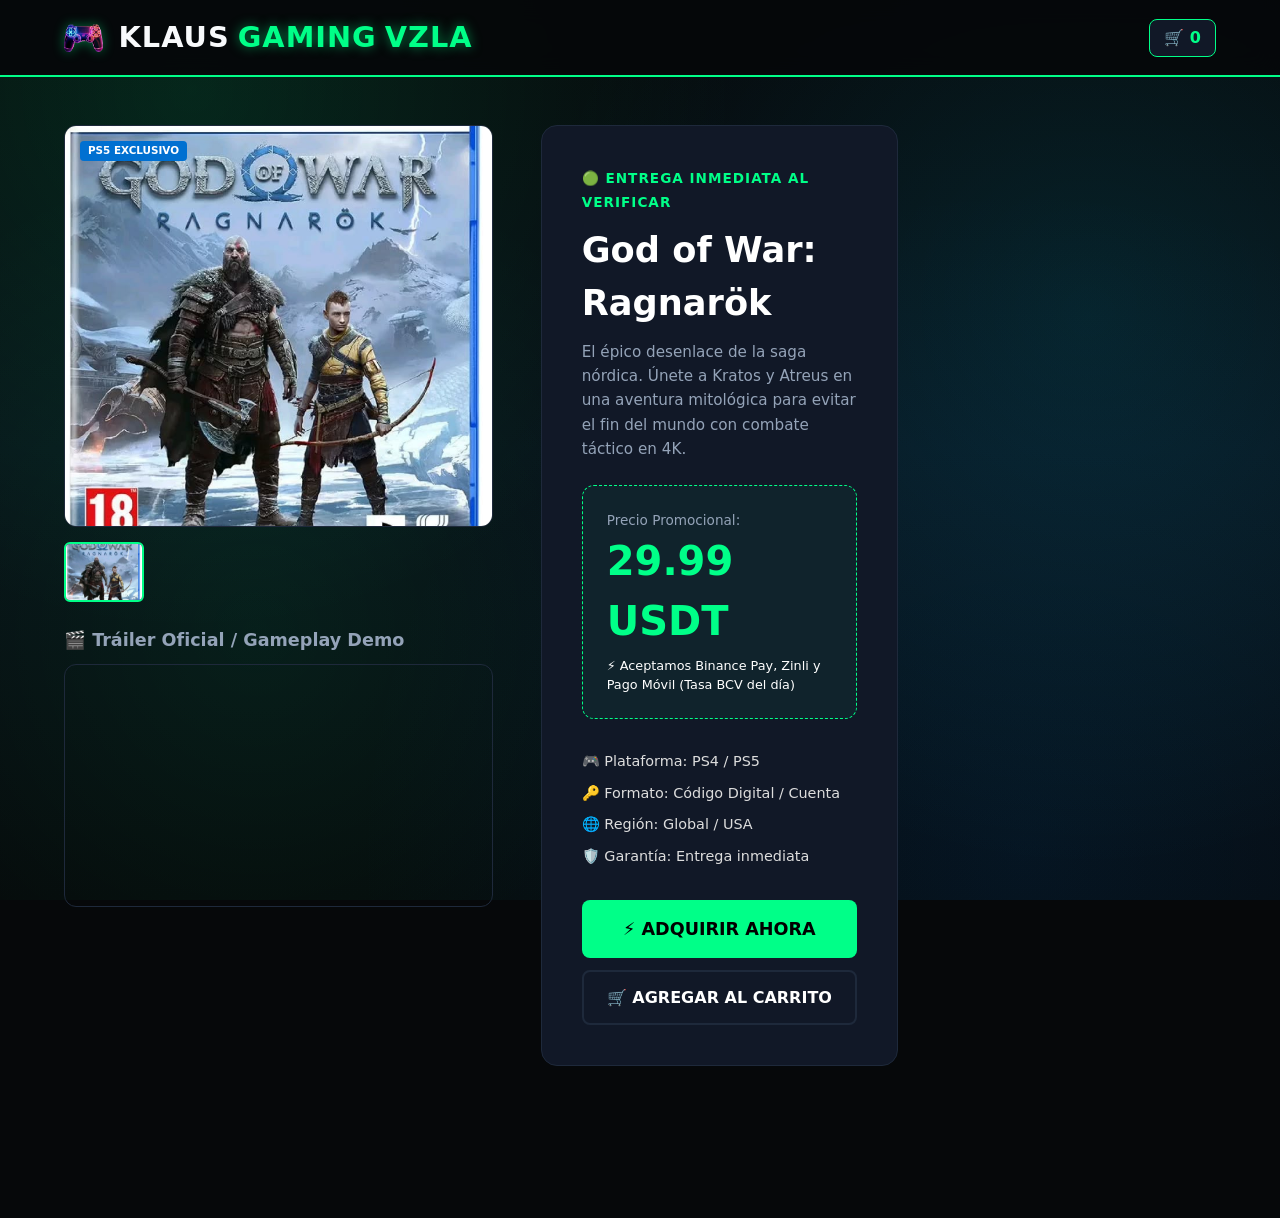
==== commit cba075e0: "Update print statement from 'Hello' to 'Goodbye' ready cxasi" ====
--- a/producto.html
+++ b/producto.html
@@ -99,15 +99,44 @@
     <!-- MOTOR DE PLANTILLA DINÁMICA -->
     <script>
         // =========================================================================
-        // 📚 BASE DE DATOS DEL CATÁLOGO (Todos los Departamentos)
+        // 📚 BASE DE DATOS DEL CATÁLOGO (Todos los Departamentos y Membresías)
         // =========================================================================
         const baseDeDatosJuegos = {
-            /* --- PLAYSTATION --- */
+            /* --- PLAYSTATION PLUS (MEMBRESÍAS) --- */
+            "ps-essential": {
+                titulo: "PS Plus Essential - 1 Mes",
+                plataforma: "ESSENTIAL",
+                precio: 10.00,
+                imagen: "imagenes/playstation/playstationessential.jpg",
+                trailer: "https://www.youtube.com/embed/gHzUbdqU4s8",
+                desc: "Acceso al multijugador online de PlayStation, juegos descargables mensuales gratuitos y descuentos exclusivos en PlayStation Store para tu consola.",
+                specs: ["🎮 Plataforma: PS4 / PS5", "🔑 Formato: Código / Cuenta", "🌐 Región: Global / USA", "⚡ Entrega: Inmediata por WhatsApp"]
+            },
+            "ps-extra": {
+                titulo: "PS Plus Extra - 1 Mes",
+                plataforma: "EXTRA",
+                precio: 15.00,
+                imagen: "imagenes/playstation/playstationextra.jpg",
+                trailer: "https://www.youtube.com/embed/9fVYcuyuvks",
+                desc: "Todo lo de Essential más un catálogo enorme y en constante actualización con cientos de los mejores juegos de PS4 y PS5 para descargar y jugar sin límites.",
+                specs: ["🎮 Plataforma: PS4 / PS5", "🔑 Formato: Código / Cuenta", "🌐 Región: Global / USA", "⚡ Entrega: Inmediata por WhatsApp"]
+            },
+            "ps-deluxe": {
+                titulo: "PS Plus Deluxe - 1 Mes",
+                plataforma: "DELUXE",
+                precio: 18.00,
+                imagen: "imagenes/playstation/playstationdeluxe.jpg",
+                trailer: "https://www.youtube.com/embed/Wx2juxwjUTg",
+                desc: "La experiencia definitiva. Todo el catálogo de Extra, más pruebas de juegos nuevos antes de comprarlos y la colección de juegos clásicos de PS1, PS2 y PSP.",
+                specs: ["🎮 Plataforma: PS4 / PS5", "🔑 Formato: Código / Cuenta", "🌐 Región: Global / USA", "⚡ Entrega: Inmediata por WhatsApp"]
+            },
+
+            /* --- PLAYSTATION (JUEGOS) --- */
             "ragnarok": {
                 titulo: "God of War: Ragnarök",
                 plataforma: "PS5 EXCLUSIVO",
                 precio: 29.99,
-                imagen: "imagenes/playstation/Juegos/ragnarok.jpg",
+                imagen: "imagenes/playstation/juegos/ragnarok.jpg",
                 trailer: "https://www.youtube.com/embed/gHzUbdqU4s8",
                 desc: "El épico desenlace de la saga nórdica. Únete a Kratos y Atreus en una aventura mitológica para evitar el fin del mundo con combate táctico en 4K.",
                 specs: ["🎮 Plataforma: PS4 / PS5", "🔑 Formato: Código Digital / Cuenta", "🌐 Región: Global / USA", "🛡️ Garantía: Entrega inmediata"]
@@ -116,7 +145,7 @@
                 titulo: "Marvel's Spider-Man 2",
                 plataforma: "PS5 EXCLUSIVO",
                 precio: 35.00,
-                imagen: "imagenes/playstation/Juegos/spiderman2.jpg",
+                imagen: "imagenes/playstation/juegos/spiderman2.jpg",
                 trailer: "https://www.youtube.com/embed/9fVYcuyuvks",
                 desc: "Los Spider-Men Peter Parker y Miles Morales regresan para una nueva y emocionante aventura balanceándose por toda la Nueva York de Marvel.",
                 specs: ["🎮 Plataforma: PS5 Exclusivo", "🔑 Formato: Código Digital / Cuenta", "🌐 Región: Global / USA", "🛡️ Garantía: Entrega inmediata"]
@@ -125,7 +154,7 @@
                 titulo: "The Last of Us Part I",
                 plataforma: "PS4 & PS5",
                 precio: 25.00,
-                imagen: "imagenes/playstation/Juegos/thelastofus.jpg",
+                imagen: "imagenes/playstation/juegos/thelastofus.jpg",
                 trailer: "https://www.youtube.com/embed/Wx2juxwjUTg",
                 desc: "Disfruta de la emotiva historia y los inolvidables personajes de Joel y Ellie en este remake reconstruido completamente desde cero para la consola PlayStation 5.",
                 specs: ["🎮 Plataforma: PS4 / PS5 Remake", "🔑 Formato: Código Digital / Cuenta", "🌐 Región: Global / USA", "🛡️ Garantía: Entrega inmediata"]
